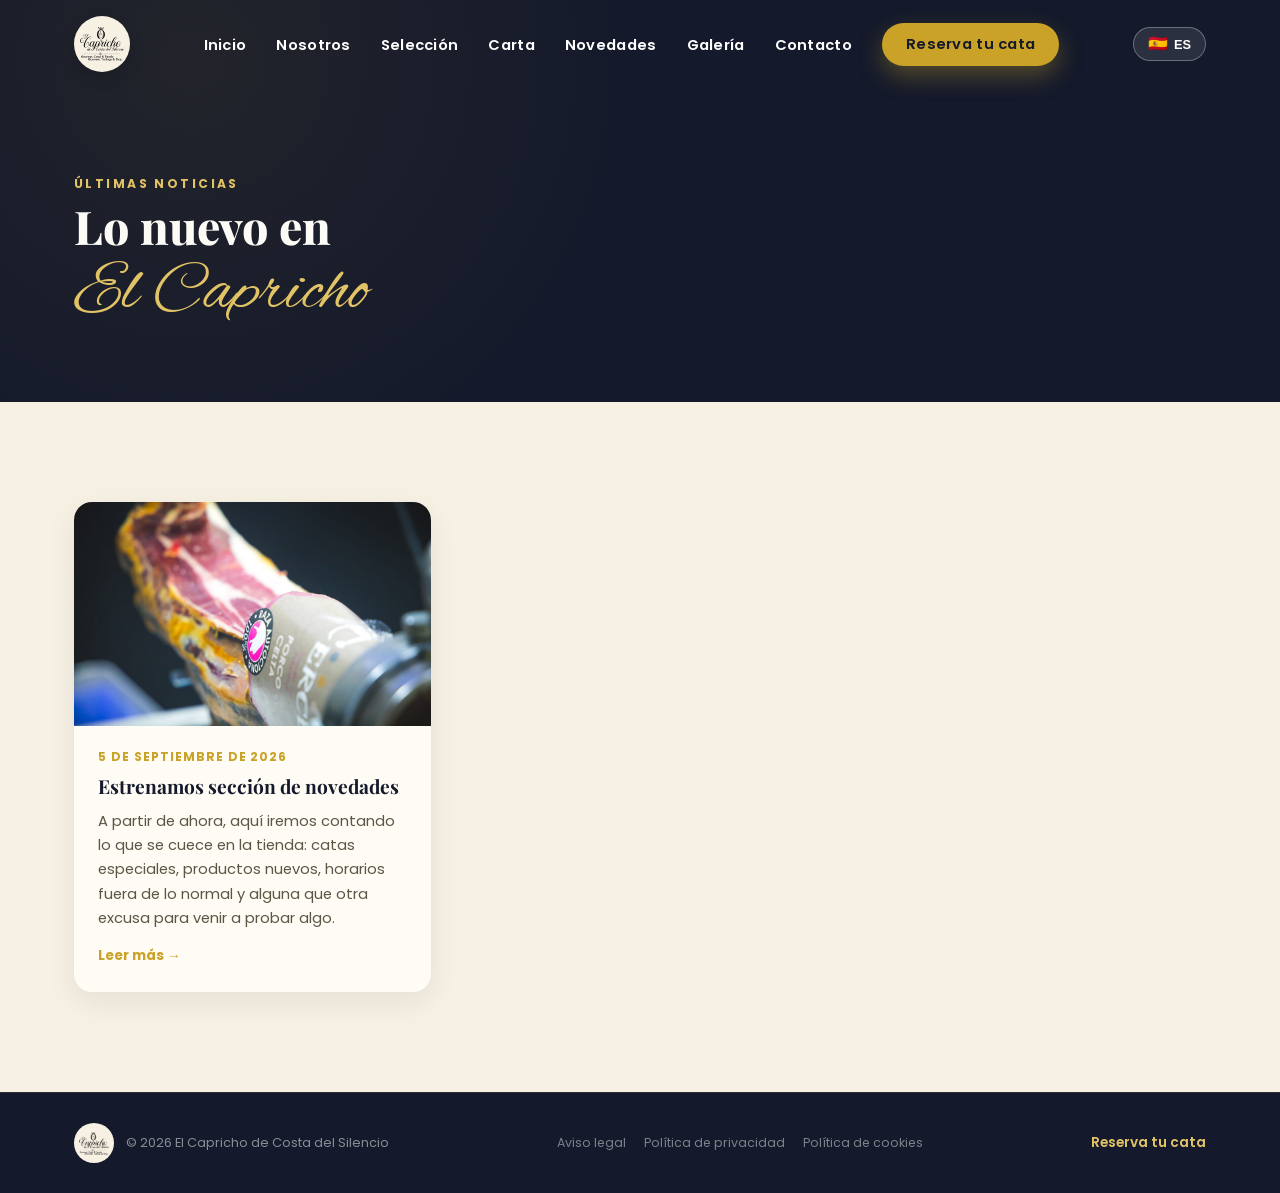
==== novedades.html @ 314abfbd "Add files via upload" ====
<!DOCTYPE html>
<html lang="es">
<head>
<meta charset="UTF-8">
<meta name="viewport" content="width=device-width, initial-scale=1.0">
<title>Novedades · El Capricho de Costa del Silencio</title>
<meta name="description" content="Novedades de El Capricho de Costa del Silencio: catas especiales, productos nuevos y noticias de nuestra tienda gourmet en Tenerife.">
<meta property="og:title" content="Novedades · El Capricho de Costa del Silencio">
<meta property="og:description" content="Catas especiales, productos nuevos y noticias de nuestra tienda gourmet en Tenerife.">
<meta property="og:type" content="website">
<meta property="og:url" content="https://elcaprichodecostadelsilencio.com/novedades.html">
<link rel="preconnect" href="https://fonts.googleapis.com">
<link rel="preconnect" href="https://fonts.gstatic.com" crossorigin>
<link href="https://fonts.googleapis.com/css2?family=Alex+Brush&family=Playfair+Display:wght@600;700;800;900&family=Poppins:wght@300;400;500;600;700&display=swap" rel="stylesheet">
<link rel="icon" href="data:image/svg+xml,%3Csvg xmlns='http://www.w3.org/2000/svg' viewBox='0 0 100 100'%3E%3Ccircle cx='50' cy='50' r='48' fill='%2314192B'/%3E%3Ctext x='50' y='66' text-anchor='middle' font-size='54' fill='%23C9A227' font-family='Georgia,serif'%3EC%3C/text%3E%3C/svg%3E">
<link rel="stylesheet" href="assets/site.css">
<script src="https://api.biscotti-cmp.com/scripts/biscotti-boot.js"></script>
<script>
window.BiscottiConfig = {
websiteId: "3cb3f3db-aba1-4e80-b52c-1565b251f432",
apiUrl: "https://api.biscotti-cmp.com/api/v1"
};
</script>
<script src="https://api.biscotti-cmp.com/scripts/biscotti.min.js" defer></script>
</head>
<body>

<header id="site-header">
  <div class="wrap">
    <nav>
      <a href="index.html#inicio" class="brand">
        <span class="badge"><img src="img/logo-hero.png" alt="El Capricho de Costa del Silencio"></span>
      </a>

      <ul class="nav-links" id="navLinks">
        <li><a href="index.html#inicio" data-i18n="nav_home">Inicio</a></li>
        <li><a href="index.html#nosotros" data-i18n="nav_about">Nosotros</a></li>
        <li><a href="index.html#seleccion" data-i18n="nav_selection">Selección</a></li>
        <li><a href="index.html#carta" data-i18n="nav_carta">Carta</a></li>
        <li><a href="novedades.html" data-i18n="nav_novedades">Novedades</a></li>
        <li><a href="index.html#galeria" data-i18n="nav_gallery">Galería</a></li>
        <li><a href="index.html#contacto" data-i18n="nav_contact">Contacto</a></li>
        <li><a href="index.html#contacto" class="btn" data-i18n="nav_book">Reserva tu cata</a></li>
      </ul>

      <div class="lang-switch" id="langSwitch">
        <button class="lang-btn" id="langBtn"><span class="flag" id="langFlag">🇪🇸</span><span id="langCode">ES</span></button>
        <div class="lang-menu" id="langMenu">
          <button data-lang="es"><span class="flag">🇪🇸</span> Español</button>
          <button data-lang="en"><span class="flag">🇬🇧</span> English</button>
        </div>
      </div>

      <button class="burger" id="burgerBtn" aria-label="Abrir menú">☰</button>
    </nav>
  </div>
</header>


<section class="novedades-hero">
  <div class="wrap">
    <span class="eyebrow" data-i18n="novedades_eyebrow">Últimas noticias</span>
    <h1><span data-i18n="novedades_title1">Lo nuevo en</span><span class="accent" data-i18n="novedades_title2">El Capricho</span></h1>
  </div>
</section>

<section class="novedades-list">
  <div class="wrap">
    <div class="nov-grid" id="novGrid">
      <div class="nov-empty" data-i18n="novedades_empty">Todavía no hay novedades publicadas. Vuelve pronto.</div>
    </div>
  </div>
</section>

<footer>
  <div class="wrap">
    <div class="f-brand">
      <span class="badge"><img src="img/logo-hero.png" alt="El Capricho de Costa del Silencio"></span>
      <span>© <span id="year"></span> El Capricho de Costa del Silencio</span>
    </div>
    <div class="legal-links">
      <button type="button" data-legal-tab="aviso" data-i18n="footer_legal">Aviso legal</button>
      <button type="button" data-legal-tab="privacidad" data-i18n="footer_privacy">Política de privacidad</button>
      <button type="button" data-legal-tab="cookies" data-i18n="footer_cookies">Política de cookies</button>
    </div>
    <a href="index.html#contacto" class="book" data-i18n="nav_book">Reserva tu cata</a>
  </div>
</footer>

<button class="to-top" id="toTop" aria-label="Volver arriba">
  <svg viewBox="0 0 24 24" fill="none" stroke="currentColor" stroke-width="2.4" stroke-linecap="round" stroke-linejoin="round"><path d="M18 15l-6-6-6 6"/></svg>
</button>

<!-- ================= LEGAL MODAL ================= -->
<div class="legal-modal" id="legalModal">
  <div class="legal-box">
    <div class="legal-head">
      <h3 id="legalModalTitle" data-i18n="legal_modal_title">Información legal</h3>
      <button class="legal-close" id="legalClose" aria-label="Cerrar">&times;</button>
    </div>
    <div class="legal-tabs">
      <button class="legal-tab active" data-legal-panel="aviso" data-i18n="footer_legal">Aviso legal</button>
      <button class="legal-tab" data-legal-panel="privacidad" data-i18n="footer_privacy">Política de privacidad</button>
      <button class="legal-tab" data-legal-panel="cookies" data-i18n="footer_cookies">Política de cookies</button>
    </div>
    <div class="legal-body">

      <div class="legal-panel active" id="legalPanelAviso">
        <p data-i18n="aviso_p1">En cumplimiento del deber de información del artículo 10 de la Ley 34/2002, de Servicios de la Sociedad de la Información y del Comercio Electrónico (LSSICE), se informa de que el titular de este sitio web es Jonathan Álvarez Abreu, NIF 54047787H, con domicilio en Av. José Antonio Tavío, C.C. Chaparral, 38630, Santa Cruz de Tenerife.</p>
        <p data-i18n="aviso_p2">El Capricho de Costa del Silencio no asume responsabilidad derivada de la falta de veracidad, integridad, actualización o precisión de los datos e informaciones contenidos en estas páginas.</p>
        <p data-i18n="aviso_p3">Los textos, imágenes, logotipo y demás contenidos de este sitio son propiedad de El Capricho de Costa del Silencio o de sus licenciantes. Queda prohibida su reproducción, distribución o comunicación pública sin consentimiento expreso.</p>
        <p data-i18n="aviso_p4">Para acceder a algunos servicios (reserva de catas, pedidos de tienda) deberás facilitar datos personales, tratados conforme al Reglamento (UE) 2016/679 (RGPD). Puedes ejercer tus derechos escribiendo a <a href="mailto:protecciondedatos@elcaprichodecostadelsilencio.com">protecciondedatos@elcaprichodecostadelsilencio.com</a> o en la dirección indicada arriba.</p>
      </div>

      <div class="legal-panel" id="legalPanelPrivacidad">
        <h4 data-i18n="priv_h1">Protección de datos según el RGPD</h4>
        <p data-i18n="priv_p1">Los datos personales que recogemos a través de los formularios de este sitio web (reserva de cata y pedidos de tienda) se incorporan a los ficheros de Jonathan Álvarez Abreu, responsable de El Capricho de Costa del Silencio.</p>
        <h4 data-i18n="priv_h2">¿Con qué finalidad tratamos tus datos?</h4>
        <ul>
          <li data-i18n="priv_l1">Gestionar tu reserva de cata o degustación.</li>
          <li data-i18n="priv_l2">Gestionar tu pedido de productos de la tienda.</li>
          <li data-i18n="priv_l3">Responder a tus consultas de atención al cliente.</li>
          <li data-i18n="priv_l4">Enviarte información comercial, solo si nos has dado tu consentimiento expreso.</li>
        </ul>
        <h4 data-i18n="priv_h3">¿Por cuánto tiempo los conservamos?</h4>
        <p data-i18n="priv_p2">Mientras exista una relación comercial contigo o hasta que solicites su supresión, y durante el plazo en que pudieran derivarse responsabilidades legales.</p>
        <h4 data-i18n="priv_h4">Legitimación y destinatarios</h4>
        <p data-i18n="priv_p3">El tratamiento se basa en tu solicitud de información o reserva, y en tu consentimiento expreso cuando corresponda. Tus datos no se ceden a terceros ajenos a El Capricho de Costa del Silencio, salvo obligación legal.</p>
        <h4 data-i18n="priv_h5">Tus derechos</h4>
        <p data-i18n="priv_p4">Puedes ejercer en cualquier momento tus derechos de acceso, rectificación, cancelación, oposición, limitación y portabilidad escribiendo a <a href="mailto:protecciondedatos@elcaprichodecostadelsilencio.com">protecciondedatos@elcaprichodecostadelsilencio.com</a> o en Av. José Antonio Tavío, C.C. Chaparral, 38630, Santa Cruz de Tenerife. También puedes oponerte al envío de comunicaciones comerciales en cualquier momento, por el mismo medio.</p>
        <h4 data-i18n="priv_h6">Propiedad intelectual</h4>
        <p data-i18n="priv_p5">Todos los contenidos de este sitio (textos, imágenes, logotipo) son propiedad de El Capricho de Costa del Silencio o de sus licenciantes y están protegidos por la normativa de propiedad intelectual. Queda prohibido su uso no autorizado.</p>
      </div>

      <div class="legal-panel" id="legalPanelCookies">
        <h4 data-i18n="cook_h1">¿Qué son las cookies?</h4>
        <p data-i18n="cook_p1">Las cookies son archivos que se descargan en tu equipo al visitar una página web y permiten almacenar y recuperar información sobre tus hábitos de navegación.</p>
        <h4 data-i18n="cook_h2">Cookies que utilizamos</h4>
        <p data-i18n="cook_p2">Este sitio usa cookies técnicas necesarias para su funcionamiento (por ejemplo, para recordar tu idioma preferido) y puede cargar contenido de terceros, como el mapa de Google Maps incrustado, que puede instalar sus propias cookies conforme a la política de privacidad de Google.</p>
        <h4 data-i18n="cook_h3">Tipos de cookies</h4>
        <ul>
          <li data-i18n="cook_l1">Cookies propias: gestionadas directamente por El Capricho de Costa del Silencio (p. ej., para recordar tu idioma).</li>
          <li data-i18n="cook_l2">Cookies de terceros: instaladas por servicios externos incrustados en la web (p. ej., Google Maps).</li>
          <li data-i18n="cook_l3">Cookies técnicas: necesarias para la navegación y el funcionamiento básico del sitio.</li>
          <li data-i18n="cook_l4">Cookies de personalización: recuerdan tus preferencias, como el idioma.</li>
        </ul>
        <h4 data-i18n="cook_h4">Cómo gestionar las cookies</h4>
        <p data-i18n="cook_p3">Puedes permitir, bloquear o eliminar las cookies desde la configuración de tu navegador (Chrome, Firefox, Safari, Edge, Opera). Bloquear algunas cookies puede afectar al funcionamiento del sitio.</p>
        <h4 data-i18n="cook_h5">Consentimiento</h4>
        <p data-i18n="cook_p4">Al continuar navegando por El Capricho de Costa del Silencio, aceptas el uso de estas cookies según lo descrito en esta política. Puedes cambiar tu decisión en cualquier momento eliminando las cookies desde tu navegador.</p>
      </div>

    </div>
  </div>
</div>



<script src="assets/i18n.js"></script>
<script>
  let novedadesCache = null;
  async function renderPosts(lang){
    const grid = document.getElementById('novGrid');
    try{
      if (!novedadesCache){
        const res = await fetch('novedades-data.json', {cache: 'no-store'});
        novedadesCache = (await res.json()).posts || [];
      }
      const posts = [...novedadesCache].sort((a,b) => new Date(b.date) - new Date(a.date));
      if (!posts.length){
        grid.innerHTML = `<div class="nov-empty">${I18N[lang].novedades_empty}</div>`;
        return;
      }
      grid.innerHTML = posts.map(p => {
        const title = lang === 'en' ? (p.title_en || p.title_es) : p.title_es;
        const excerpt = lang === 'en' ? (p.excerpt_en || p.excerpt_es) : p.excerpt_es;
        const dateStr = new Date(p.date + 'T00:00:00').toLocaleDateString(lang === 'en' ? 'en-GB' : 'es-ES', {day:'numeric', month:'long', year:'numeric'});
        return `<article class="nov-card">
          <div class="thumb"><img src="${p.image}" alt="${title}" loading="lazy"></div>
          <div class="body">
            <div class="nov-date">${dateStr}</div>
            <h3>${title}</h3>
            <p>${excerpt}</p>
            <a class="read-more" href="novedades/${p.slug}.html">${I18N[lang].read_more}</a>
          </div>
        </article>`;
      }).join('');
    }catch(err){
      grid.innerHTML = `<div class="nov-empty">${I18N[lang].novedades_empty}</div>`;
    }
  }
  function onLanguageChange(lang){ renderPosts(lang); }
</script>
<script src="assets/site-common.js"></script>
<script>renderPosts(localStorage.getItem('capricho_lang') || 'es');</script>

</body>
</html>
---- assets/site.css ----
:root{
    --ink:#14192B;
    --ink-2:#0C1020;
    --gold:#C9A227;
    --gold-light:#E3C468;
    --cream:#F7F1E4;
    --cream-2:#EFE1BF;
    --paper:#FFFCF6;
    --text-soft:#5c5644;
  }
  *{box-sizing:border-box;margin:0;padding:0;}
  html{scroll-behavior:smooth;}
  body{
    font-family:'Poppins',sans-serif;
    color:var(--ink);
    background:var(--paper);
    overflow-x:hidden;
  }
  img{max-width:100%;display:block;}
  a{text-decoration:none;color:inherit;}
  ul{list-style:none;}
  .script{font-family:'Alex Brush',cursive;}
  .wrap{max-width:1180px;margin:0 auto;padding:0 24px;}
  .btn{
    display:inline-block;
    background:var(--gold);
    color:var(--ink);
    font-weight:700;
    padding:14px 32px;
    border-radius:40px;
    letter-spacing:.02em;
    box-shadow:0 10px 24px rgba(201,162,39,.35);
    transition:transform .2s ease, box-shadow .2s ease, background .2s ease;
    border:none;
    cursor:pointer;
    font-family:'Poppins',sans-serif;
    font-size:.95rem;
  }
  .btn:hover{transform:translateY(-2px);box-shadow:0 14px 30px rgba(201,162,39,.45);background:var(--gold-light);}
  .btn.outline{
    background:transparent;
    border:2px solid var(--gold);
    color:var(--gold);
    box-shadow:none;
  }
  .btn.outline:hover{background:var(--gold);color:var(--ink);}
  .btn.ghost{
    background:transparent;border:2px solid rgba(20,25,43,.25);color:var(--ink);box-shadow:none;
  }
  .btn.ghost:hover{background:var(--ink);color:var(--cream);border-color:var(--ink);}
  .eyebrow{
    text-transform:uppercase;
    letter-spacing:.2em;
    font-size:.76rem;
    font-weight:700;
    color:var(--gold);
  }
  h2.section-title{
    font-family:'Playfair Display',serif;
    font-size:clamp(2rem,4vw,2.9rem);
    font-weight:800;
    line-height:1.1;
    margin:.4rem 0 1rem;
  }
  h2.section-title .accent{
    display:block;
    font-family:'Alex Brush',cursive;
    font-weight:400;
    color:var(--gold);
    font-size:1.5em;
    margin-top:.05em;
  }

  /* ---------- HEADER ---------- */
  header{
    position:fixed;top:0;left:0;right:0;
    z-index:100;
    background:rgba(20,25,43,0);
    transition:background .35s ease, box-shadow .35s ease, padding .35s ease;
    padding:16px 0;
  }
  header.scrolled{
    background:rgba(255,252,246,.97);
    box-shadow:0 4px 24px rgba(0,0,0,.1);
    padding:8px 0;
    backdrop-filter:blur(6px);
  }
  nav{display:flex;align-items:center;justify-content:space-between;gap:20px;}
  .brand{display:flex;align-items:center;gap:12px;}
  .brand .badge{
    background:var(--cream);
    border-radius:50%;
    width:56px;height:56px;
    display:flex;align-items:center;justify-content:center;
    box-shadow:0 6px 16px rgba(0,0,0,.15);
    flex:none;
    transition:width .3s ease,height .3s ease;
    padding:6px;
  }
  header.scrolled .brand .badge{width:46px;height:46px;}
  .brand .badge img{width:100%;height:100%;object-fit:contain;}
  .brand-text{display:none;}
  .nav-links{display:flex;gap:30px;align-items:center;}
  .nav-links a{font-weight:600;font-size:.92rem;position:relative;padding:4px 0;color:#fff;transition:color .35s ease;letter-spacing:.02em;}
  header.scrolled .nav-links a{color:var(--ink);}
  .nav-links a::after{
    content:'';position:absolute;left:0;bottom:-2px;width:0;height:2px;background:var(--gold);
    transition:width .25s ease;
  }
  .nav-links a:hover::after{width:100%;}
  .nav-links a.btn{padding:11px 24px;color:var(--ink)!important;}
  .nav-links a.btn::after{display:none;}
  .burger{display:none;background:none;border:none;font-size:1.6rem;color:var(--gold);cursor:pointer;}

  @media (max-width:900px){
    .nav-links{
      position:fixed;inset:0 0 0 auto;height:100vh;width:min(78vw,320px);
      background:var(--paper);flex-direction:column;justify-content:center;
      align-items:flex-start;padding:0 40px;gap:24px;
      transform:translateX(100%);transition:transform .35s ease;
      box-shadow:-10px 0 30px rgba(0,0,0,.15);
    }
    .nav-links.open{transform:translateX(0);}
    .nav-links a:not(.btn){color:var(--ink);}
    .nav-links a.btn{margin-top:10px;}
    .burger{display:block;z-index:110;order:-1;}
    .brand{flex:1;justify-content:center;}
  }

  /* ---------- HERO ---------- */
  .hero{
    position:relative;
    min-height:100vh;
    display:flex;
    align-items:center;
    background:linear-gradient(180deg, rgba(12,16,32,.55), rgba(12,16,32,.78)), url('img/storefront.jpg') center 60%/cover no-repeat;
  }
  .hero .wrap{position:relative;z-index:2;padding-top:110px;}
  .hero-tag{
    display:inline-flex;align-items:center;gap:10px;
    background:rgba(255,255,255,.1);
    border:1px solid rgba(201,162,39,.5);
    color:var(--gold-light);padding:8px 18px;border-radius:30px;
    font-size:.76rem;letter-spacing:.16em;text-transform:uppercase;font-weight:600;
    backdrop-filter:blur(4px);
  }
  .hero h1{
    color:#fff;
    font-family:'Playfair Display',serif;
    font-size:clamp(2.4rem,6vw,4.2rem);
    font-weight:800;
    line-height:1.08;
    margin:24px 0 10px;
    text-shadow:0 6px 30px rgba(0,0,0,.4);
  }
  .hero h1 .script{
    display:block;
    font-family:'Alex Brush',cursive;
    font-weight:400;
    font-size:1.15em;
    color:var(--gold-light);
    margin-top:8px;
  }
  .hero p{
    color:rgba(255,255,255,.85);
    font-size:1.1rem;
    max-width:520px;
    margin-bottom:34px;
    line-height:1.7;
  }
  .hero-ctas{display:flex;gap:16px;flex-wrap:wrap;}
  .hero-badges{display:flex;gap:14px;margin-top:38px;flex-wrap:wrap;}
  .hero-badges span{
    display:flex;align-items:center;gap:8px;
    color:rgba(255,255,255,.75);font-size:.82rem;font-weight:500;
  }
  .scroll-cue{
    position:absolute;bottom:34px;left:50%;transform:translateX(-50%);
    color:#fff;font-size:.72rem;letter-spacing:.2em;text-transform:uppercase;
    display:flex;flex-direction:column;align-items:center;gap:8px;opacity:.85;
  }
  .scroll-cue span{width:1px;height:34px;background:var(--gold);display:block;animation:pulse 1.8s infinite;}
  @keyframes pulse{0%,100%{opacity:.2;}50%{opacity:1;}}

  /* ---------- INTRO / SOBRE NOSOTROS ---------- */
  .intro{padding:120px 0 100px;background:var(--paper);}
  .intro-grid{display:grid;grid-template-columns:1fr 1fr;gap:70px;align-items:center;}
  .intro-media{position:relative;border-radius:18px;overflow:hidden;}
  .intro-media img{border-radius:18px;aspect-ratio:4/5;object-fit:cover;}
  .intro-media .float-card{
    position:absolute;bottom:-26px;right:-26px;
    background:var(--ink);
    color:#fff;
    padding:22px 26px;
    border-radius:16px;
    box-shadow:0 16px 34px rgba(20,25,43,.35);
    max-width:220px;
    border:1px solid rgba(201,162,39,.4);
  }
  .intro-media .float-card strong{display:block;font-family:'Playfair Display',serif;font-size:1.8rem;line-height:1;color:var(--gold-light);}
  .intro-media .float-card span{font-size:.78rem;letter-spacing:.05em;opacity:.85;}
  .intro-text p{color:var(--text-soft);font-size:1.05rem;line-height:1.85;margin-bottom:18px;}
  .intro-points{display:grid;grid-template-columns:1fr 1fr;gap:20px;margin-top:30px;}
  .intro-points li{display:flex;gap:12px;align-items:flex-start;font-weight:600;font-size:.9rem;color:var(--ink);}
  .intro-points li .dot{width:9px;height:9px;border-radius:50%;background:var(--gold);margin-top:6px;flex:none;}

  @media (max-width:900px){
    .intro-grid{grid-template-columns:1fr;gap:60px;}
    .intro-media{order:-1;}
    .intro-media .float-card{right:16px;bottom:-20px;}
  }

  /* ---------- SELECCIÓN ---------- */
  .seleccion{background:var(--ink);color:#fff;padding:110px 0;position:relative;}
  .seleccion::before{
    content:'';position:absolute;inset:0;
    background:radial-gradient(circle at 15% 15%, rgba(201,162,39,.08), transparent 40%);
    pointer-events:none;
  }
  .seleccion .eyebrow{color:var(--gold-light);}
  .seleccion h2{color:#fff;}
  .seleccion h2 .accent{color:var(--gold-light);}
  .sel-grid{display:grid;grid-template-columns:repeat(3,1fr);gap:26px;margin-top:54px;}
  .sel-card{
    background:rgba(255,255,255,.04);
    border:1px solid rgba(201,162,39,.25);
    border-radius:18px;overflow:hidden;
    transition:transform .25s ease, background .25s ease, border-color .25s ease;
  }
  .sel-card:hover{transform:translateY(-6px);background:rgba(255,255,255,.07);border-color:var(--gold);}
  .sel-card .thumb{aspect-ratio:4/3;overflow:hidden;}
  .sel-card .thumb img{width:100%;height:100%;object-fit:cover;transition:transform .5s ease;}
  .sel-card:hover .thumb img{transform:scale(1.07);}
  .sel-card .body{padding:24px 26px 28px;}
  .sel-card h3{font-family:'Playfair Display',serif;font-size:1.25rem;margin-bottom:10px;color:var(--gold-light);}
  .sel-card p{color:rgba(255,255,255,.72);font-size:.92rem;line-height:1.7;}
  @media (max-width:900px){.sel-grid{grid-template-columns:1fr 1fr;}}
  @media (max-width:600px){.sel-grid{grid-template-columns:1fr;}}

  /* ---------- CARTA (live menu) ---------- */
  .carta{background:var(--ink);color:#fff;padding:110px 0;position:relative;}
  .carta::before{
    content:'';position:absolute;inset:0;
    background:radial-gradient(circle at 85% 10%, rgba(201,162,39,.08), transparent 40%);
    pointer-events:none;
  }
  .carta .eyebrow{color:var(--gold-light);}
  .carta h2{color:#fff;}
  .carta h2 .accent{color:var(--gold-light);}
  .carta-sub{color:rgba(255,255,255,.6);font-size:.92rem;margin-top:-4px;margin-bottom:10px;max-width:560px;}
  .menu-tabs{display:flex;flex-wrap:wrap;gap:10px;margin-top:38px;margin-bottom:36px;position:relative;}
  .menu-tab{
    background:rgba(255,255,255,.06);border:1px solid rgba(201,162,39,.25);color:rgba(255,255,255,.8);
    font-family:'Poppins',sans-serif;font-weight:600;font-size:.82rem;padding:9px 18px;border-radius:30px;
    cursor:pointer;transition:background .2s ease,border-color .2s ease,color .2s ease;
  }
  .menu-tab:hover{background:rgba(255,255,255,.12);}
  .menu-tab.active{background:var(--gold);border-color:var(--gold);color:var(--ink);}
  .menu-panel{
    background:var(--paper);border-radius:20px;padding:8px 34px;
    box-shadow:0 24px 50px rgba(0,0,0,.25);position:relative;min-height:120px;
  }
  .menu-item{display:flex;justify-content:space-between;align-items:baseline;gap:16px;padding:16px 0;border-bottom:1px dashed rgba(20,25,43,.15);}
  .menu-item:last-child{border-bottom:none;}
  .menu-item .mi-name{font-weight:600;color:var(--ink);font-size:.95rem;}
  .menu-item .mi-price{font-weight:800;color:var(--gold);white-space:nowrap;font-size:.95rem;}
  .menu-loading{color:rgba(255,255,255,.55);font-size:.9rem;padding:20px 0;}
  .menu-foot{text-align:center;margin-top:30px;}
  .menu-foot a{color:var(--gold-light);font-weight:600;font-size:.88rem;border-bottom:1px solid rgba(227,196,104,.5);padding-bottom:2px;}
  .menu-foot a:hover{color:#fff;}
  @media (max-width:600px){.menu-panel{padding:6px 18px;}}

  /* ---------- GALERÍA ---------- */
  .gallery{padding:120px 0 100px;background:var(--cream);}
  .gallery-head{display:flex;justify-content:space-between;align-items:flex-end;flex-wrap:wrap;gap:20px;margin-bottom:50px;}
  .gallery-grid{display:grid;grid-template-columns:repeat(4,1fr);grid-auto-rows:190px;gap:16px;}
  .gallery-grid a{position:relative;border-radius:14px;overflow:hidden;display:block;}
  .gallery-grid img{width:100%;height:100%;object-fit:cover;transition:transform .5s ease;}
  .gallery-grid a:hover img{transform:scale(1.08);}
  .gallery-grid a::after{
    content:'';position:absolute;inset:0;
    background:linear-gradient(180deg, transparent 50%, rgba(0,0,0,.5));
    opacity:0;transition:opacity .3s ease;
  }
  .gallery-grid a:hover::after{opacity:1;}
  .g1{grid-column:span 2;grid-row:span 2;}
  .g5{grid-column:span 2;}
  @media (max-width:900px){
    .gallery-grid{grid-template-columns:repeat(2,1fr);grid-auto-rows:170px;}
    .g1{grid-column:span 2;grid-row:span 1;}
    .g5{grid-column:span 1;}
  }

  .lightbox{
    position:fixed;inset:0;background:rgba(12,16,32,.94);
    display:flex;align-items:center;justify-content:center;
    z-index:200;opacity:0;pointer-events:none;transition:opacity .3s ease;padding:30px;
  }
  .lightbox.open{opacity:1;pointer-events:auto;}
  .lightbox img{max-width:min(900px,90vw);max-height:85vh;border-radius:12px;box-shadow:0 30px 60px rgba(0,0,0,.5);}
  .lightbox-close{position:absolute;top:26px;right:32px;color:#fff;font-size:2rem;cursor:pointer;line-height:1;background:none;border:none;}

  /* ---------- CONTACTO / RESERVAS ---------- */
  .contact{background:var(--paper);padding:120px 0 100px;}
  .contact-head{text-align:center;max-width:640px;margin:0 auto 56px;}
  .contact-head .eyebrow{justify-content:center;display:flex;}
  .contact-grid{display:grid;grid-template-columns:1fr 1fr;gap:60px;align-items:start;}
  .quick-actions{display:flex;flex-direction:column;gap:14px;margin-bottom:34px;}
  .quick-actions .btn{width:100%;text-align:center;}
  .info-list{display:flex;flex-direction:column;gap:20px;margin-bottom:28px;}
  .info-list li{display:flex;gap:14px;align-items:flex-start;}
  .info-list .ic{
    width:42px;height:42px;border-radius:50%;background:var(--ink);
    display:flex;align-items:center;justify-content:center;flex:none;
  }
  .info-list strong{display:block;font-size:.92rem;margin-bottom:2px;}
  .info-list span, .info-list a{color:var(--text-soft);font-size:.88rem;line-height:1.6;}
  .info-list a.go{color:var(--gold);font-weight:700;}
  .hours-grid{display:grid;grid-template-columns:auto 1fr;gap:2px 14px;margin-top:2px;}
  .hours-grid span:nth-child(odd){color:#8a7f68;}
  .hours-grid span.closed{color:#b0a68f;font-style:italic;}
  .socials{display:flex;gap:14px;flex-wrap:wrap;}
  .socials a{
    width:40px;height:40px;border-radius:50%;border:1px solid rgba(20,25,43,.2);
    display:flex;align-items:center;justify-content:center;color:var(--ink);
    transition:background .2s ease,border-color .2s ease,color .2s ease,transform .2s ease;
  }
  .socials a svg{width:17px;height:17px;}
  .socials a:hover{background:var(--gold);border-color:var(--gold);color:var(--ink);transform:translateY(-3px);}

  .form-card{background:var(--ink);border-radius:22px;padding:36px;color:#fff;box-shadow:0 24px 50px rgba(20,25,43,.2);}
  .form-tabs{display:flex;gap:8px;margin-bottom:22px;}
  .form-tab{
    flex:1;background:rgba(255,255,255,.06);border:1px solid rgba(255,255,255,.15);color:rgba(255,255,255,.7);
    padding:11px 14px;border-radius:12px;font-family:'Poppins',sans-serif;font-weight:600;font-size:.82rem;
    cursor:pointer;transition:background .2s ease,border-color .2s ease,color .2s ease;text-align:center;
  }
  .form-tab.active{background:var(--gold);border-color:var(--gold);color:var(--ink);}
  .form-panel{display:none;}
  .form-panel.active{display:block;}
  .form-card h3{font-family:'Playfair Display',serif;font-size:1.4rem;margin-bottom:6px;color:var(--gold-light);}
  .form-card p.note{color:rgba(255,255,255,.6);font-size:.82rem;margin-bottom:24px;line-height:1.6;}
  .more-contacts{margin-top:26px;padding-top:22px;border-top:1px solid rgba(20,25,43,.12);}
  .more-contacts .mc-title{font-size:.78rem;font-weight:700;letter-spacing:.08em;text-transform:uppercase;color:#8a7f68;margin-bottom:10px;}
  .more-contacts ul{display:flex;flex-direction:column;gap:6px;}
  .more-contacts li{font-size:.85rem;color:var(--text-soft);display:flex;gap:6px;flex-wrap:wrap;}
  .more-contacts a{color:var(--ink);font-weight:600;}
  .more-contacts a:hover{color:var(--gold);}

  .form-captcha{
    background:rgba(201,162,39,.08);border:1px dashed rgba(201,162,39,.4);
    border-radius:12px;padding:14px 16px;margin-bottom:16px;
  }
  .form-captcha label{color:var(--gold-light)!important;}
  .captcha-msg{font-size:.78rem;margin-top:6px;display:none;}
  .captcha-msg.show{display:block;}
  .captcha-msg.err{color:#ff9d9d;}
  .captcha-msg.ok{color:#8fd99f;}
  .form-status{
    display:none;align-items:flex-start;gap:10px;margin-top:14px;padding:12px 14px;
    border-radius:12px;font-size:.85rem;line-height:1.55;
  }
  .form-status.show{display:flex;}
  .form-status.sending{background:rgba(255,255,255,.06);color:rgba(255,255,255,.75);}
  .form-status.success{background:rgba(143,217,159,.12);color:#c9f0d1;border:1px solid rgba(143,217,159,.3);}
  .form-status.error{background:rgba(255,157,157,.12);color:#ffd1d1;border:1px solid rgba(255,157,157,.3);}
  .form-status a{color:inherit;font-weight:700;text-decoration:underline;}
  .form-row{display:grid;grid-template-columns:1fr 1fr;gap:14px;margin-bottom:14px;}
  .form-card label{display:block;font-size:.78rem;font-weight:600;margin-bottom:6px;color:rgba(255,255,255,.75);}
  .form-card input, .form-card textarea{
    width:100%;background:rgba(255,255,255,.06);border:1px solid rgba(255,255,255,.18);
    border-radius:10px;padding:11px 14px;color:#fff;font-family:'Poppins',sans-serif;font-size:.9rem;
  }
  .form-card input::placeholder, .form-card textarea::placeholder{color:rgba(255,255,255,.35);}
  .form-card textarea{resize:vertical;min-height:90px;margin-bottom:18px;}
  .form-card .full{margin-bottom:14px;}
  .form-card input.invalid, .form-card textarea.invalid{border-color:#ff9d9d;background:rgba(255,157,157,.08);}
  .field-error{display:none;color:#ff9d9d;font-size:.76rem;margin-top:5px;line-height:1.4;}
  .field-error.show{display:block;}
  .map-box{border-radius:18px;overflow:hidden;min-height:280px;background:var(--cream-2);position:relative;margin-top:8px;}
  .map-box iframe{width:100%;height:100%;min-height:280px;display:block;border:0;}
  @media (max-width:900px){.contact-grid{grid-template-columns:1fr;gap:50px;} .form-row{grid-template-columns:1fr;}}

  footer{background:var(--ink);border-top:1px solid rgba(201,162,39,.15);padding:30px 0;}
  footer .wrap{display:flex;justify-content:space-between;align-items:center;flex-wrap:wrap;gap:14px;}
  footer .f-brand{display:flex;align-items:center;gap:12px;}
  footer .f-brand .badge{background:var(--cream);border-radius:50%;width:40px;height:40px;display:flex;align-items:center;justify-content:center;padding:5px;flex:none;}
  footer .f-brand .badge img{width:100%;height:100%;object-fit:contain;}
  footer .f-brand span{color:rgba(255,255,255,.5);font-size:.8rem;}
  footer a.book{color:var(--gold-light);font-weight:600;font-size:.85rem;}
  footer a.book:hover{color:#fff;}
  .legal-links{display:flex;gap:18px;flex-wrap:wrap;}
  .legal-links button{
    background:none;border:none;cursor:pointer;font-family:'Poppins',sans-serif;
    color:rgba(255,255,255,.45);font-size:.78rem;transition:color .2s ease;padding:0;
  }
  .legal-links button:hover{color:var(--gold-light);}

  /* ---------- LEGAL MODAL ---------- */
  .legal-modal{
    position:fixed;inset:0;background:rgba(12,16,32,.75);
    display:flex;align-items:center;justify-content:center;padding:24px;
    z-index:300;opacity:0;pointer-events:none;transition:opacity .25s ease;
  }
  .legal-modal.open{opacity:1;pointer-events:auto;}
  .legal-box{
    background:var(--paper);border-radius:20px;max-width:760px;width:100%;max-height:85vh;
    overflow:hidden;display:flex;flex-direction:column;box-shadow:0 30px 70px rgba(0,0,0,.4);
  }
  .legal-head{display:flex;align-items:center;justify-content:space-between;padding:22px 26px;border-bottom:1px solid rgba(20,25,43,.1);}
  .legal-head h3{font-family:'Playfair Display',serif;font-size:1.3rem;color:var(--ink);}
  .legal-close{background:none;border:none;cursor:pointer;font-size:1.6rem;line-height:1;color:var(--text-soft);}
  .legal-tabs{display:flex;gap:8px;padding:16px 26px 0;flex-wrap:wrap;}
  .legal-tab{
    background:var(--cream);border:1px solid rgba(20,25,43,.1);color:var(--ink);
    padding:8px 16px;border-radius:20px;font-family:'Poppins',sans-serif;font-weight:600;font-size:.8rem;
    cursor:pointer;transition:background .2s ease,color .2s ease;
  }
  .legal-tab.active{background:var(--ink);color:var(--gold-light);border-color:var(--ink);}
  .legal-body{padding:20px 26px 30px;overflow-y:auto;}
  .legal-panel{display:none;}
  .legal-panel.active{display:block;}
  .legal-panel h4{font-family:'Playfair Display',serif;font-size:1.05rem;color:var(--ink);margin:20px 0 8px;}
  .legal-panel h4:first-child{margin-top:0;}
  .legal-panel p{color:var(--text-soft);font-size:.9rem;line-height:1.75;margin-bottom:10px;}
  .legal-panel ul{margin:0 0 12px 0;padding-left:0;}
  .legal-panel li{color:var(--text-soft);font-size:.9rem;line-height:1.7;margin-bottom:8px;list-style:none;padding-left:16px;position:relative;}
  .legal-panel li::before{content:'—';position:absolute;left:0;color:var(--gold);}
  .legal-panel a{color:var(--gold);font-weight:600;}

  /* ---------- LANGUAGE SWITCHER ---------- */
  .lang-switch{position:relative;}
  .lang-btn{
    display:flex;align-items:center;gap:6px;
    background:rgba(255,255,255,.1);
    border:1px solid rgba(255,255,255,.3);
    color:#fff;padding:8px 14px;border-radius:30px;
    font-weight:600;font-size:.8rem;cursor:pointer;
    transition:background .35s ease,border-color .35s ease,color .35s ease;
  }
  header.scrolled .lang-btn{background:rgba(20,25,43,.06);border-color:rgba(20,25,43,.2);color:var(--ink);}
  .lang-menu{
    position:absolute;top:calc(100% + 10px);right:0;
    background:#fff;border-radius:14px;overflow:hidden;
    box-shadow:0 16px 40px rgba(0,0,0,.18);min-width:150px;
    opacity:0;visibility:hidden;transform:translateY(-6px);
    transition:opacity .2s ease,transform .2s ease,visibility .2s ease;z-index:120;
  }
  .lang-switch.open .lang-menu{opacity:1;visibility:visible;transform:translateY(0);}
  .lang-menu button{
    display:flex;align-items:center;gap:10px;width:100%;padding:11px 16px;background:none;border:none;cursor:pointer;
    font-family:'Poppins',sans-serif;font-weight:600;font-size:.85rem;color:var(--ink);text-align:left;transition:background .15s ease;
  }
  .lang-menu button:hover{background:var(--cream);}
  .lang-menu button.active{color:var(--gold);}
  .flag{font-size:1rem;line-height:1;}

  /* ---------- BACK TO TOP ---------- */
  .to-top{
    position:fixed;right:24px;bottom:24px;width:48px;height:48px;border-radius:50%;
    background:var(--gold);color:var(--ink);display:flex;align-items:center;justify-content:center;
    border:none;cursor:pointer;box-shadow:0 10px 24px rgba(201,162,39,.4);
    opacity:0;visibility:hidden;transform:translateY(12px);
    transition:opacity .3s ease, transform .3s ease, background .2s ease;z-index:90;
  }
  .to-top.show{opacity:1;visibility:visible;transform:translateY(0);}
  .to-top:hover{background:var(--gold-light);}
  .to-top svg{width:20px;height:20px;}

  /* ---------- ANNOUNCEMENT POPUP ---------- */
  .announce-modal{
    position:fixed;inset:0;background:rgba(12,16,32,.82);
    display:flex;align-items:center;justify-content:center;padding:24px;
    z-index:400;opacity:0;pointer-events:none;transition:opacity .3s ease;
  }
  .announce-modal.show{opacity:1;pointer-events:auto;}
  .announce-box{position:relative;max-width:480px;width:100%;}
  .announce-box img{width:100%;border-radius:14px;box-shadow:0 30px 70px rgba(0,0,0,.5);display:block;}
  .announce-close{
    position:absolute;top:-14px;right:-14px;width:36px;height:36px;border-radius:50%;
    background:var(--gold);color:var(--ink);border:none;font-size:1.4rem;line-height:1;cursor:pointer;
    display:flex;align-items:center;justify-content:center;box-shadow:0 8px 20px rgba(0,0,0,.35);
    transition:background .2s ease;
  }
  .announce-close:hover{background:var(--gold-light);}
  /* ---------- NOVEDADES (news/blog) ---------- */
  .novedades-hero{background:var(--ink);color:#fff;padding:170px 0 70px;position:relative;}
  .novedades-hero::before{content:'';position:absolute;inset:0;background:radial-gradient(circle at 15% 15%, rgba(201,162,39,.08), transparent 40%);pointer-events:none;}
  .novedades-hero .eyebrow{color:var(--gold-light);}
  .novedades-hero h1{color:#fff;font-family:'Playfair Display',serif;font-size:clamp(2rem,4vw,2.9rem);font-weight:800;line-height:1.1;margin:.4rem 0 0;}
  .novedades-hero h1 .accent{display:block;font-family:'Alex Brush',cursive;font-weight:400;color:var(--gold-light);font-size:1.5em;margin-top:.05em;}
  .novedades-list{background:var(--cream);padding:80px 0 100px;}
  .nov-grid{display:grid;grid-template-columns:repeat(3,1fr);gap:30px;margin-top:20px;}
  .nov-card{background:var(--paper);border-radius:18px;overflow:hidden;box-shadow:0 10px 30px rgba(20,25,43,.08);transition:transform .25s ease, box-shadow .25s ease;display:flex;flex-direction:column;}
  .nov-card:hover{transform:translateY(-6px);box-shadow:0 18px 40px rgba(20,25,43,.14);}
  .nov-card .thumb{aspect-ratio:16/10;overflow:hidden;background:var(--cream-2);}
  .nov-card .thumb img{width:100%;height:100%;object-fit:cover;}
  .nov-card .body{padding:22px 24px 26px;display:flex;flex-direction:column;flex:1;}
  .nov-card .nov-date{font-size:.76rem;letter-spacing:.08em;text-transform:uppercase;color:var(--gold);font-weight:700;margin-bottom:8px;}
  .nov-card h3{font-family:'Playfair Display',serif;font-size:1.2rem;color:var(--ink);margin-bottom:10px;line-height:1.3;}
  .nov-card p{color:var(--text-soft);font-size:.92rem;line-height:1.65;margin-bottom:16px;flex:1;}
  .nov-card a.read-more{color:var(--gold);font-weight:700;font-size:.85rem;}
  .nov-card a.read-more:hover{color:var(--ink);}
  .nov-empty{color:var(--text-soft);font-size:.95rem;padding:20px 0;}
  @media (max-width:900px){.nov-grid{grid-template-columns:1fr 1fr;}}
  @media (max-width:600px){.nov-grid{grid-template-columns:1fr;}}

  .post-hero{background:var(--ink);color:#fff;padding:170px 0 60px;position:relative;}
  .post-hero::before{content:'';position:absolute;inset:0;background:radial-gradient(circle at 85% 10%, rgba(201,162,39,.08), transparent 40%);pointer-events:none;}
  .post-hero .eyebrow{color:var(--gold-light);}
  .post-hero h1{color:#fff;font-family:'Playfair Display',serif;font-size:clamp(1.8rem,4.4vw,2.7rem);font-weight:800;line-height:1.15;margin:.5rem 0 .8rem;max-width:760px;}
  .post-hero .post-meta{color:rgba(255,255,255,.65);font-size:.85rem;}
  .post-body{background:var(--paper);padding:70px 0 100px;}
  .post-body .wrap{max-width:760px;}
  .post-body img.post-cover{width:100%;border-radius:16px;margin-bottom:36px;aspect-ratio:16/9;object-fit:cover;}
  .post-body p{color:var(--text-soft);font-size:1.05rem;line-height:1.85;margin-bottom:20px;}
  .post-body h2{font-family:'Playfair Display',serif;font-size:1.5rem;color:var(--ink);margin:36px 0 14px;}
  .post-back{display:inline-block;margin-top:10px;color:var(--gold);font-weight:700;font-size:.9rem;}
  .post-back:hover{color:var(--ink);}
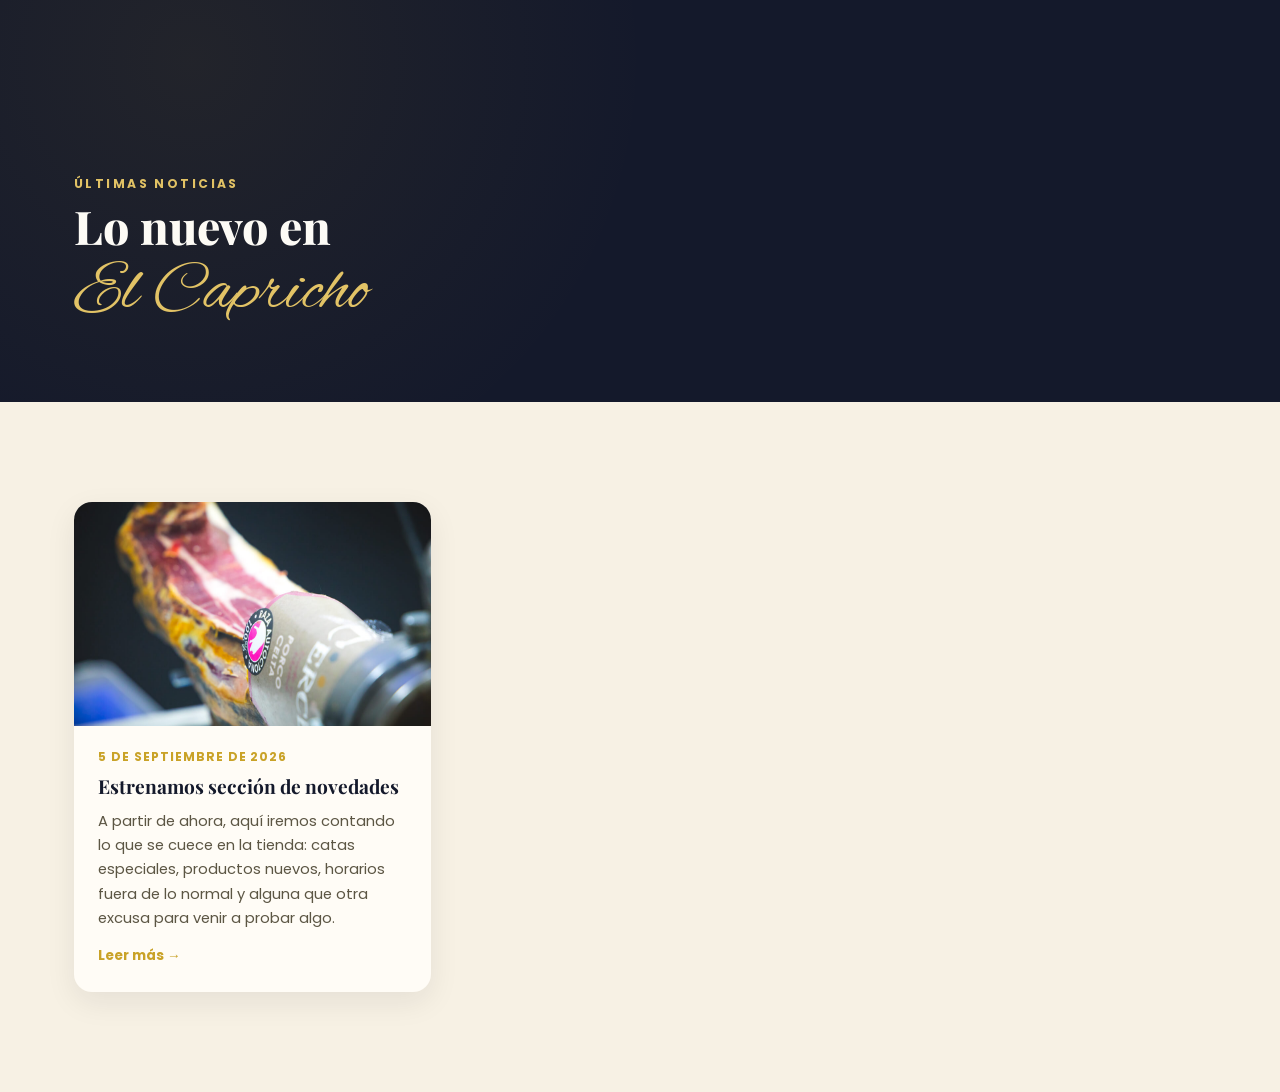
==== commit f11592fb: "Add files via upload" ====
--- a/novedades.html
+++ b/novedades.html
@@ -25,36 +25,7 @@
 </head>
 <body>
 
-<header id="site-header">
-  <div class="wrap">
-    <nav>
-      <a href="index.html#inicio" class="brand">
-        <span class="badge"><img src="img/logo-hero.png" alt="El Capricho de Costa del Silencio"></span>
-      </a>
-
-      <ul class="nav-links" id="navLinks">
-        <li><a href="index.html#inicio" data-i18n="nav_home">Inicio</a></li>
-        <li><a href="index.html#nosotros" data-i18n="nav_about">Nosotros</a></li>
-        <li><a href="index.html#seleccion" data-i18n="nav_selection">Selección</a></li>
-        <li><a href="index.html#carta" data-i18n="nav_carta">Carta</a></li>
-        <li><a href="novedades.html" data-i18n="nav_novedades">Novedades</a></li>
-        <li><a href="index.html#galeria" data-i18n="nav_gallery">Galería</a></li>
-        <li><a href="index.html#contacto" data-i18n="nav_contact">Contacto</a></li>
-        <li><a href="index.html#contacto" class="btn" data-i18n="nav_book">Reserva tu cata</a></li>
-      </ul>
-
-      <div class="lang-switch" id="langSwitch">
-        <button class="lang-btn" id="langBtn"><span class="flag" id="langFlag">🇪🇸</span><span id="langCode">ES</span></button>
-        <div class="lang-menu" id="langMenu">
-          <button data-lang="es"><span class="flag">🇪🇸</span> Español</button>
-          <button data-lang="en"><span class="flag">🇬🇧</span> English</button>
-        </div>
-      </div>
-
-      <button class="burger" id="burgerBtn" aria-label="Abrir menú">☰</button>
-    </nav>
-  </div>
-</header>
+<div id="site-header-slot"></div>
 
 
 <section class="novedades-hero">
@@ -72,89 +43,7 @@
   </div>
 </section>
 
-<footer>
-  <div class="wrap">
-    <div class="f-brand">
-      <span class="badge"><img src="img/logo-hero.png" alt="El Capricho de Costa del Silencio"></span>
-      <span>© <span id="year"></span> El Capricho de Costa del Silencio</span>
-    </div>
-    <div class="legal-links">
-      <button type="button" data-legal-tab="aviso" data-i18n="footer_legal">Aviso legal</button>
-      <button type="button" data-legal-tab="privacidad" data-i18n="footer_privacy">Política de privacidad</button>
-      <button type="button" data-legal-tab="cookies" data-i18n="footer_cookies">Política de cookies</button>
-    </div>
-    <a href="index.html#contacto" class="book" data-i18n="nav_book">Reserva tu cata</a>
-  </div>
-</footer>
-
-<button class="to-top" id="toTop" aria-label="Volver arriba">
-  <svg viewBox="0 0 24 24" fill="none" stroke="currentColor" stroke-width="2.4" stroke-linecap="round" stroke-linejoin="round"><path d="M18 15l-6-6-6 6"/></svg>
-</button>
-
-<!-- ================= LEGAL MODAL ================= -->
-<div class="legal-modal" id="legalModal">
-  <div class="legal-box">
-    <div class="legal-head">
-      <h3 id="legalModalTitle" data-i18n="legal_modal_title">Información legal</h3>
-      <button class="legal-close" id="legalClose" aria-label="Cerrar">&times;</button>
-    </div>
-    <div class="legal-tabs">
-      <button class="legal-tab active" data-legal-panel="aviso" data-i18n="footer_legal">Aviso legal</button>
-      <button class="legal-tab" data-legal-panel="privacidad" data-i18n="footer_privacy">Política de privacidad</button>
-      <button class="legal-tab" data-legal-panel="cookies" data-i18n="footer_cookies">Política de cookies</button>
-    </div>
-    <div class="legal-body">
-
-      <div class="legal-panel active" id="legalPanelAviso">
-        <p data-i18n="aviso_p1">En cumplimiento del deber de información del artículo 10 de la Ley 34/2002, de Servicios de la Sociedad de la Información y del Comercio Electrónico (LSSICE), se informa de que el titular de este sitio web es Jonathan Álvarez Abreu, NIF 54047787H, con domicilio en Av. José Antonio Tavío, C.C. Chaparral, 38630, Santa Cruz de Tenerife.</p>
-        <p data-i18n="aviso_p2">El Capricho de Costa del Silencio no asume responsabilidad derivada de la falta de veracidad, integridad, actualización o precisión de los datos e informaciones contenidos en estas páginas.</p>
-        <p data-i18n="aviso_p3">Los textos, imágenes, logotipo y demás contenidos de este sitio son propiedad de El Capricho de Costa del Silencio o de sus licenciantes. Queda prohibida su reproducción, distribución o comunicación pública sin consentimiento expreso.</p>
-        <p data-i18n="aviso_p4">Para acceder a algunos servicios (reserva de catas, pedidos de tienda) deberás facilitar datos personales, tratados conforme al Reglamento (UE) 2016/679 (RGPD). Puedes ejercer tus derechos escribiendo a <a href="mailto:protecciondedatos@elcaprichodecostadelsilencio.com">protecciondedatos@elcaprichodecostadelsilencio.com</a> o en la dirección indicada arriba.</p>
-      </div>
-
-      <div class="legal-panel" id="legalPanelPrivacidad">
-        <h4 data-i18n="priv_h1">Protección de datos según el RGPD</h4>
-        <p data-i18n="priv_p1">Los datos personales que recogemos a través de los formularios de este sitio web (reserva de cata y pedidos de tienda) se incorporan a los ficheros de Jonathan Álvarez Abreu, responsable de El Capricho de Costa del Silencio.</p>
-        <h4 data-i18n="priv_h2">¿Con qué finalidad tratamos tus datos?</h4>
-        <ul>
-          <li data-i18n="priv_l1">Gestionar tu reserva de cata o degustación.</li>
-          <li data-i18n="priv_l2">Gestionar tu pedido de productos de la tienda.</li>
-          <li data-i18n="priv_l3">Responder a tus consultas de atención al cliente.</li>
-          <li data-i18n="priv_l4">Enviarte información comercial, solo si nos has dado tu consentimiento expreso.</li>
-        </ul>
-        <h4 data-i18n="priv_h3">¿Por cuánto tiempo los conservamos?</h4>
-        <p data-i18n="priv_p2">Mientras exista una relación comercial contigo o hasta que solicites su supresión, y durante el plazo en que pudieran derivarse responsabilidades legales.</p>
-        <h4 data-i18n="priv_h4">Legitimación y destinatarios</h4>
-        <p data-i18n="priv_p3">El tratamiento se basa en tu solicitud de información o reserva, y en tu consentimiento expreso cuando corresponda. Tus datos no se ceden a terceros ajenos a El Capricho de Costa del Silencio, salvo obligación legal.</p>
-        <h4 data-i18n="priv_h5">Tus derechos</h4>
-        <p data-i18n="priv_p4">Puedes ejercer en cualquier momento tus derechos de acceso, rectificación, cancelación, oposición, limitación y portabilidad escribiendo a <a href="mailto:protecciondedatos@elcaprichodecostadelsilencio.com">protecciondedatos@elcaprichodecostadelsilencio.com</a> o en Av. José Antonio Tavío, C.C. Chaparral, 38630, Santa Cruz de Tenerife. También puedes oponerte al envío de comunicaciones comerciales en cualquier momento, por el mismo medio.</p>
-        <h4 data-i18n="priv_h6">Propiedad intelectual</h4>
-        <p data-i18n="priv_p5">Todos los contenidos de este sitio (textos, imágenes, logotipo) son propiedad de El Capricho de Costa del Silencio o de sus licenciantes y están protegidos por la normativa de propiedad intelectual. Queda prohibido su uso no autorizado.</p>
-      </div>
-
-      <div class="legal-panel" id="legalPanelCookies">
-        <h4 data-i18n="cook_h1">¿Qué son las cookies?</h4>
-        <p data-i18n="cook_p1">Las cookies son archivos que se descargan en tu equipo al visitar una página web y permiten almacenar y recuperar información sobre tus hábitos de navegación.</p>
-        <h4 data-i18n="cook_h2">Cookies que utilizamos</h4>
-        <p data-i18n="cook_p2">Este sitio usa cookies técnicas necesarias para su funcionamiento (por ejemplo, para recordar tu idioma preferido) y puede cargar contenido de terceros, como el mapa de Google Maps incrustado, que puede instalar sus propias cookies conforme a la política de privacidad de Google.</p>
-        <h4 data-i18n="cook_h3">Tipos de cookies</h4>
-        <ul>
-          <li data-i18n="cook_l1">Cookies propias: gestionadas directamente por El Capricho de Costa del Silencio (p. ej., para recordar tu idioma).</li>
-          <li data-i18n="cook_l2">Cookies de terceros: instaladas por servicios externos incrustados en la web (p. ej., Google Maps).</li>
-          <li data-i18n="cook_l3">Cookies técnicas: necesarias para la navegación y el funcionamiento básico del sitio.</li>
-          <li data-i18n="cook_l4">Cookies de personalización: recuerdan tus preferencias, como el idioma.</li>
-        </ul>
-        <h4 data-i18n="cook_h4">Cómo gestionar las cookies</h4>
-        <p data-i18n="cook_p3">Puedes permitir, bloquear o eliminar las cookies desde la configuración de tu navegador (Chrome, Firefox, Safari, Edge, Opera). Bloquear algunas cookies puede afectar al funcionamiento del sitio.</p>
-        <h4 data-i18n="cook_h5">Consentimiento</h4>
-        <p data-i18n="cook_p4">Al continuar navegando por El Capricho de Costa del Silencio, aceptas el uso de estas cookies según lo descrito en esta política. Puedes cambiar tu decisión en cualquier momento eliminando las cookies desde tu navegador.</p>
-      </div>
-
-    </div>
-  </div>
-</div>
-
-
+<div id="site-footer-slot"></div>
 
 <script src="assets/i18n.js"></script>
 <script>
@@ -191,6 +80,7 @@
   }
   function onLanguageChange(lang){ renderPosts(lang); }
 </script>
+<script>window.SITE_PREFIX = "";</script>
 <script src="assets/site-common.js"></script>
 <script>renderPosts(localStorage.getItem('capricho_lang') || 'es');</script>
 
--- a/assets/site.css
+++ b/assets/site.css
@@ -517,3 +517,15 @@
   .post-body h2{font-family:'Playfair Display',serif;font-size:1.5rem;color:var(--ink);margin:36px 0 14px;}
   .post-back{display:inline-block;margin-top:10px;color:var(--gold);font-weight:700;font-size:.9rem;}
   .post-back:hover{color:var(--ink);}
+
+  /* ---------- COMPARTIR (post individual) ---------- */
+  .post-share{display:flex;align-items:center;gap:14px;margin-top:32px;padding-top:24px;border-top:1px solid rgba(20,25,43,.1);flex-wrap:wrap;}
+  .post-share .share-label{font-size:.78rem;font-weight:700;text-transform:uppercase;letter-spacing:.05em;color:var(--text-soft);}
+  .socials button{
+    width:40px;height:40px;border-radius:50%;border:1px solid rgba(20,25,43,.2);
+    display:flex;align-items:center;justify-content:center;color:var(--ink);background:none;cursor:pointer;
+    transition:background .2s ease,border-color .2s ease,color .2s ease,transform .2s ease;
+  }
+  .socials button svg{width:17px;height:17px;}
+  .socials button:hover{background:var(--gold);border-color:var(--gold);color:var(--ink);transform:translateY(-3px);}
+  .socials button.copied{background:var(--ink);border-color:var(--ink);color:#fff;}
